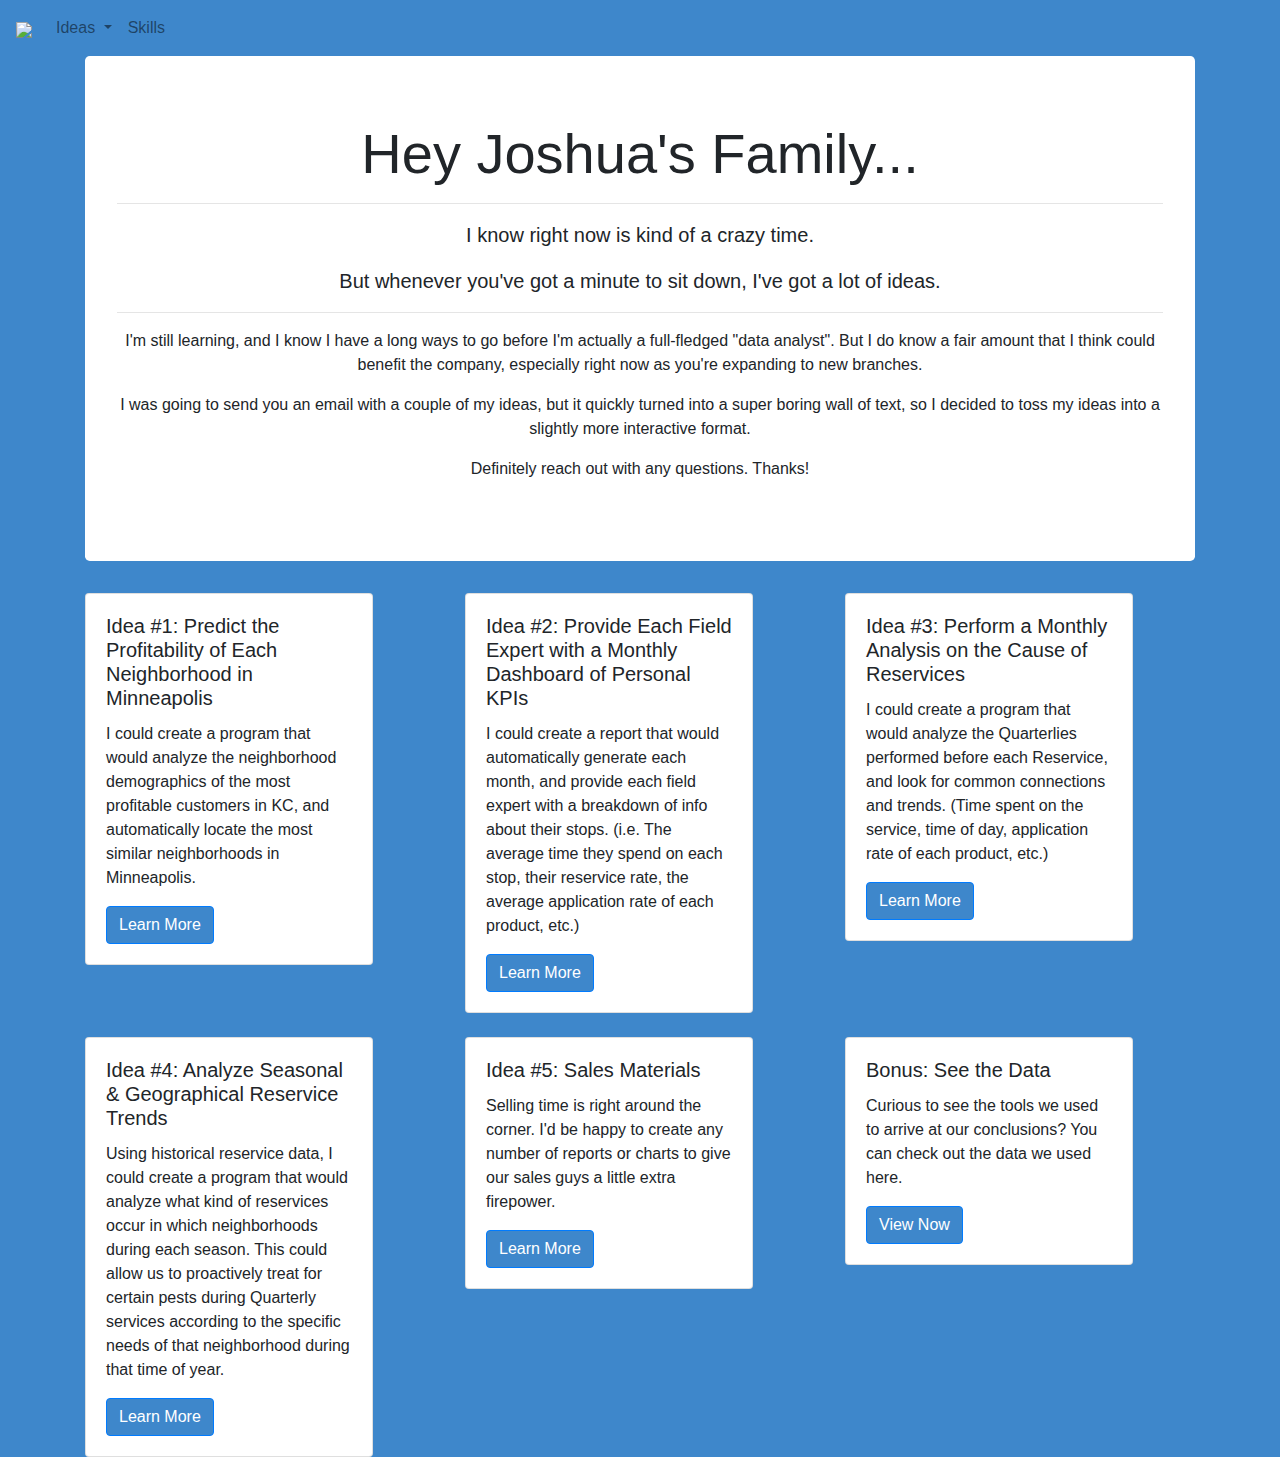
==== index.html @ ab6e675f "added initial pages" ====
<!DOCTYPE html>
<html>
    <head>
        <title>Ideas for Joshua's</title>
        <link rel="stylesheet" href="https://stackpath.bootstrapcdn.com/bootstrap/4.3.1/css/bootstrap.min.css" integrity="sha384-ggOyR0iXCbMQv3Xipma34MD+dH/1fQ784/j6cY/iJTQUOhcWr7x9JvoRxT2MZw1T" crossorigin="anonymous">
        <link rel="stylesheet" href="style.css">
    </head>
    <body>
        
        <nav class="navbar navbar-expand-lg navbar-light navbar-custom">
            <a class="navbar-brand" href="#">
              <img src="https://pkhg5238obn38aj44344ze11-wpengine.netdna-ssl.com/wp-content/uploads/2019/10/joshuas-logo-originalwhite-and-blue.png">
            </a>
            <button class="navbar-toggler" type="button" data-toggle="collapse" data-target="#navbarSupportedContent" aria-controls="navbarSupportedContent" aria-expanded="false" aria-label="Toggle navigation">
              <span class="navbar-toggler-icon"></span>
            </button>
          
            <div class="collapse navbar-collapse" id="navbarSupportedContent">
              <ul class="navbar-nav mr-auto">
                <li class="nav-item dropdown">
                  <a class="nav-link dropdown-toggle" href="#" id="navbarDropdown" role="button" data-toggle="dropdown" aria-haspopup="true" aria-expanded="false">
                    Ideas
                  </a>
                  <div class="dropdown-menu" aria-labelledby="navbarDropdown">
                    <a class="dropdown-item" href="#">Idea #1</a>
                    <a class="dropdown-item" href="#">Idea #2</a>
                    <a class="dropdown-item" href="#">Idea #3</a>
                    <a class="dropdown-item" href="#">Idea #4</a>
                    <a class="dropdown-item" href="#">Idea #5</a>
                    <a class="dropdown-item" href="#">Idea #6</a>
                  </div>
                </li>
                <li class="nav-item">
                    <a class="nav-link" href="#">Skills</a>
                  </li>
              </ul>
            </div>
          </nav>

        <div class="container">

            <div class="jumbotron">
              <center><h1 class="display-4">Hey Joshua's Family...</h1>
              <hr>
              <p class="lead">I know right now is kind of a crazy time.</p>
              <p class="lead">But whenever you've got a minute to sit down, I've got a lot of ideas.</p>
              <hr>
              <p>I'm still learning, and I know I have a long ways to go before I'm actually a full-fledged "data analyst". But I do know a fair amount that I think could benefit the company, especially right now as you're expanding to new branches.</p>
              <p>I was going to send you an email with a couple of my ideas, but it quickly turned into a super boring wall of text, so I decided to toss my ideas into a slightly more interactive format.</p>
              <p>Definitely reach out with any questions. Thanks!</p></center>
            </div>

            <div class="row">
                <div class="col-md-4">
                    <div class="card" style="width: 18rem;">
                    <div class="card-body">
                        <h5 class="card-title">Idea #1: Predict the Profitability of Each Neighborhood in Minneapolis</h5>
                        <p class="card-text">I could create a program that would analyze the neighborhood demographics of the most profitable customers in KC, and automatically locate the most similar neighborhoods in Minneapolis.</p>
                        <a href="#" class="btn btn-primary">Learn More</a>
                    </div>
                    </div>
                </div>

                <div class="col-md-4">
                    <div class="card" style="width: 18rem;">
                    <div class="card-body">
                        <h5 class="card-title">Idea #2: Provide Each Field Expert with a Monthly Dashboard of Personal KPIs</h5>
                        <p class="card-text">I could create a report that would automatically generate each month, and provide each field expert with a breakdown of info about their stops. (i.e. The average time they spend on each stop, their reservice rate, the average application rate of each product, etc.)</p>
                        <a href="#" class="btn btn-primary">Learn More</a>
                    </div>
                    </div>
                </div>
                
                <div class="col-md-4">
                    <div class="card" style="width: 18rem;">
                    <div class="card-body">
                        <h5 class="card-title">Idea #3: Perform a Monthly Analysis on the Cause of Reservices</h5>
                        <p class="card-text">I could create a program that would analyze the Quarterlies performed before each Reservice, and look for common connections and trends. (Time spent on the service, time of day, application rate of each product, etc.)</p>
                        <a href="https://markmessick.github.io/web-design-challenge/plot_3" class="btn btn-primary">Learn More</a>
                    </div>
                    </div>
                </div>

            </div>

            <br>

            <div class="row">
                <div class="col-md-4">
                    <div class="card" style="width: 18rem;">
                    <div class="card-body">
                        <h5 class="card-title">Idea #4: Analyze Seasonal & Geographical Reservice Trends</h5>
                        <p class="card-text">Using historical reservice data, I could create a program that would analyze what kind of reservices occur in which neighborhoods during each season. This could allow us to proactively treat for certain pests during Quarterly services according to the specific needs of that neighborhood during that time of year.</p>
                        <a href="https://markmessick.github.io/web-design-challenge/plot_4" class="btn btn-primary">Learn More</a>
                    </div>
                    </div>
                </div>

                <div class="col-md-4">
                    <div class="card" style="width: 18rem;">
                    <div class="card-body">
                        <h5 class="card-title">Idea #5: Sales Materials</h5>
                        <p class="card-text">Selling time is right around the corner. I'd be happy to create any number of reports or charts to give our sales guys a little extra firepower.</p>
                        <a href="https://markmessick.github.io/web-design-challenge/comparisons" class="btn btn-primary">Learn More</a>
                    </div>
                    </div>
                </div>
                
                <div class="col-md-4">
                    <div class="card" style="width: 18rem;">
                    <div class="card-body">
                        <h5 class="card-title">Bonus: See the Data</h5>
                        <p class="card-text">Curious to see the tools we used to arrive at our conclusions? You can check out the data we used here.</p>
                        <a href="https://markmessick.github.io/web-design-challenge/data" class="btn btn-primary">View Now</a>
                    </div>
                    </div>
                </div>
                <hr>
            </div>
        
        </div>

        <script src="https://code.jquery.com/jquery-3.3.1.slim.min.js" integrity="sha384-q8i/X+965DzO0rT7abK41JStQIAqVgRVzpbzo5smXKp4YfRvH+8abtTE1Pi6jizo" crossorigin="anonymous"></script>
        <script src="https://cdnjs.cloudflare.com/ajax/libs/popper.js/1.14.7/umd/popper.min.js" integrity="sha384-UO2eT0CpHqdSJQ6hJty5KVphtPhzWj9WO1clHTMGa3JDZwrnQq4sF86dIHNDz0W1" crossorigin="anonymous"></script>
        <script src="https://stackpath.bootstrapcdn.com/bootstrap/4.3.1/js/bootstrap.min.js" integrity="sha384-JjSmVgyd0p3pXB1rRibZUAYoIIy6OrQ6VrjIEaFf/nJGzIxFDsf4x0xIM+B07jRM" crossorigin="anonymous"></script>
    </body>
</html>
---- style.css ----
body {
    background-image: url("https://pkhg5238obn38aj44344ze11-wpengine.netdna-ssl.com/wp-content/uploads/2019/09/d-yard2.jpg");
    background-color: #3e87cb;
}

.jumbotron {
    background-color:#ffffff !important; 
}

.card {
    background-color: #ffffff;
}

.btn-primary {
    background-color: #3e87cb !important;
}

.navbar-custom { 
    background-color: #3e87cb !important; 
} 

/* .nav-item a:hover {
    background-color: #05386B !important;
    color: white !important;
} */

.navbar-custom .navbar-brand, 
.navbar-custom .navbar-text { 
    color: white !important; 
}
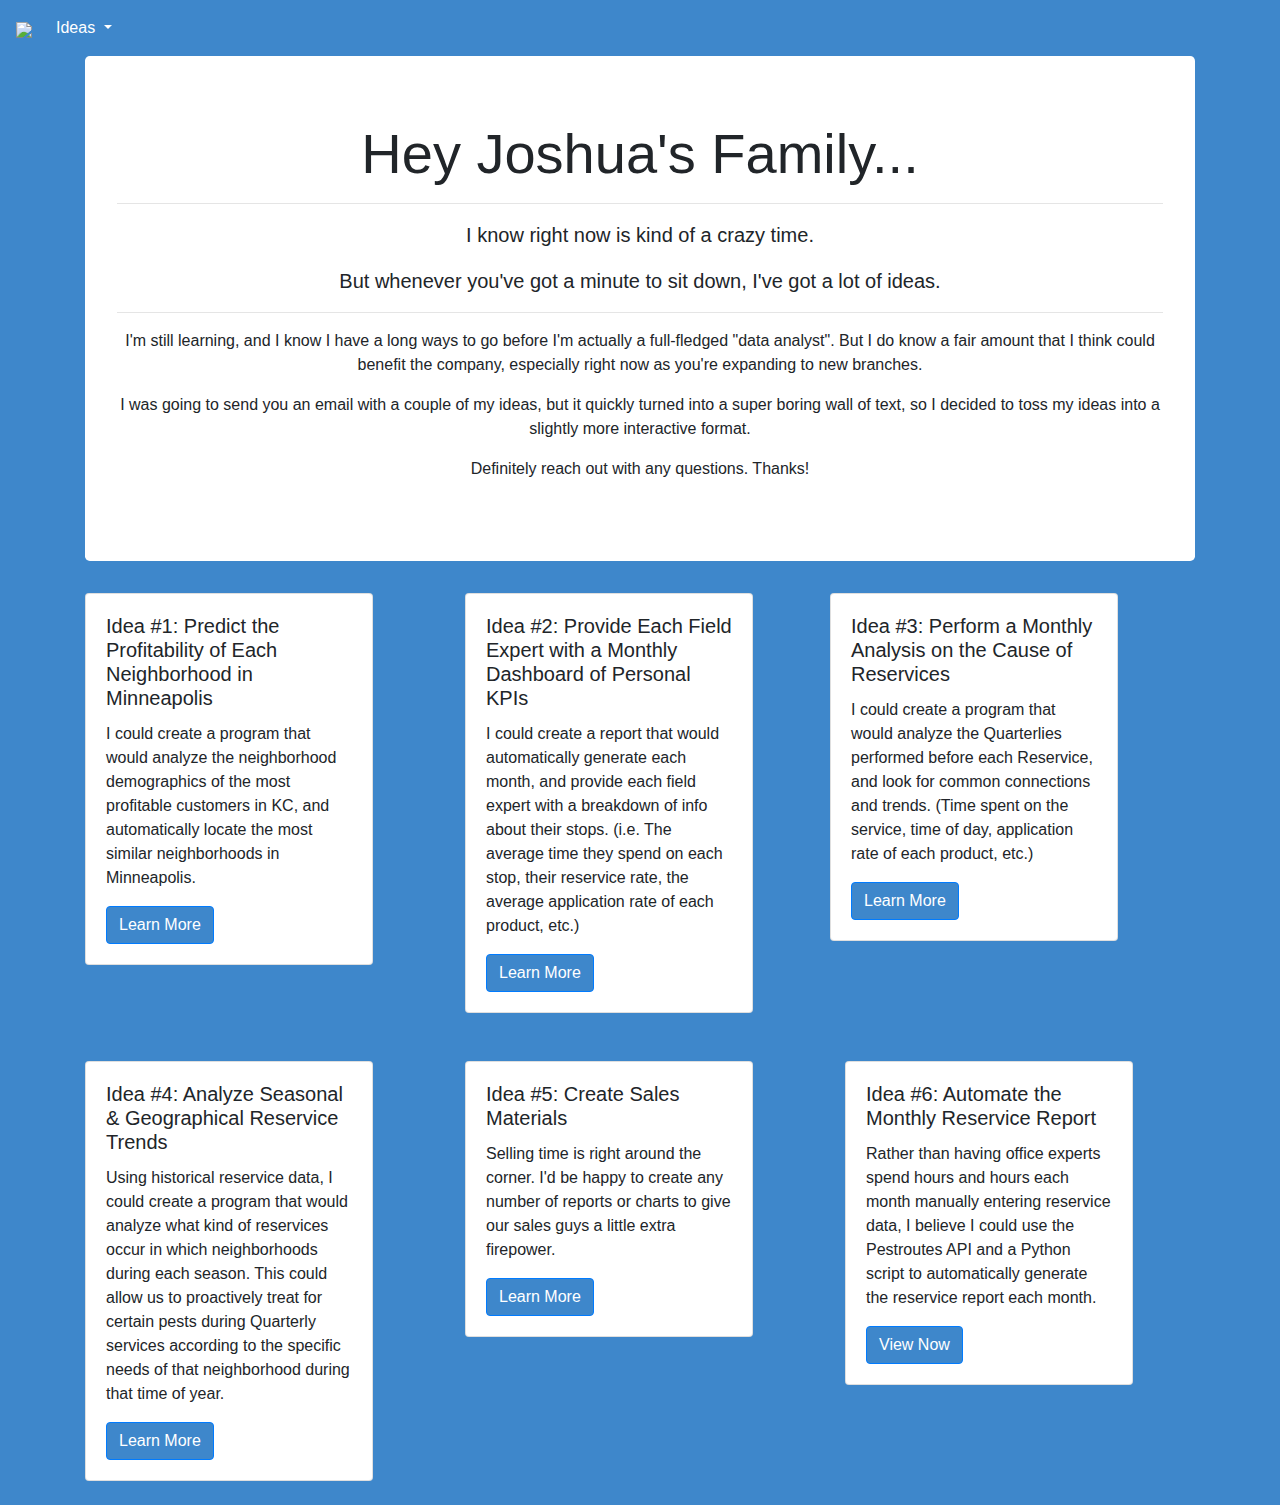
==== commit 9c9e12c7: "put on some finishing touches" ====
--- a/index.html
+++ b/index.html
@@ -8,7 +8,7 @@
     <body>
         
         <nav class="navbar navbar-expand-lg navbar-light navbar-custom">
-            <a class="navbar-brand" href="#">
+            <a class="navbar-brand" href="https://markmessick.github.io/joshuasideas/">
               <img src="https://pkhg5238obn38aj44344ze11-wpengine.netdna-ssl.com/wp-content/uploads/2019/10/joshuas-logo-originalwhite-and-blue.png">
             </a>
             <button class="navbar-toggler" type="button" data-toggle="collapse" data-target="#navbarSupportedContent" aria-controls="navbarSupportedContent" aria-expanded="false" aria-label="Toggle navigation">
@@ -22,17 +22,20 @@
                     Ideas
                   </a>
                   <div class="dropdown-menu" aria-labelledby="navbarDropdown">
-                    <a class="dropdown-item" href="#">Idea #1</a>
-                    <a class="dropdown-item" href="#">Idea #2</a>
-                    <a class="dropdown-item" href="#">Idea #3</a>
-                    <a class="dropdown-item" href="#">Idea #4</a>
-                    <a class="dropdown-item" href="#">Idea #5</a>
-                    <a class="dropdown-item" href="#">Idea #6</a>
+                    <a class="dropdown-item" href="https://markmessick.github.io/joshuasideas/idea_1">Idea #1</a>
+                    <a class="dropdown-item" href="https://markmessick.github.io/joshuasideas/idea_2">Idea #2</a>
+                    <a class="dropdown-item" href="https://markmessick.github.io/joshuasideas/idea_3">Idea #3</a>
+                    <a class="dropdown-item" href="https://markmessick.github.io/joshuasideas/idea_4">Idea #4</a>
+                    <a class="dropdown-item" href="https://markmessick.github.io/joshuasideas/idea_5">Idea #5</a>
+                    <a class="dropdown-item" href="https://markmessick.github.io/joshuasideas/idea_6">Idea #6</a>
                   </div>
                 </li>
+                <!-- <li class="nav-item">
+                    <a class="nav-link" href="https://markmessick.github.io/joshuasideas/skills">Skills</a>
+                  </li>
                 <li class="nav-item">
-                    <a class="nav-link" href="#">Skills</a>
-                  </li>
+                    <a class="nav-link" href="https://markmessick.github.io/joshuasideas/questions">Questions</a>
+                </li> -->
               </ul>
             </div>
           </nav>
@@ -56,7 +59,7 @@
                     <div class="card-body">
                         <h5 class="card-title">Idea #1: Predict the Profitability of Each Neighborhood in Minneapolis</h5>
                         <p class="card-text">I could create a program that would analyze the neighborhood demographics of the most profitable customers in KC, and automatically locate the most similar neighborhoods in Minneapolis.</p>
-                        <a href="#" class="btn btn-primary">Learn More</a>
+                        <a href="https://markmessick.github.io/joshuasideas/idea_1" class="btn btn-primary">Learn More</a>
                     </div>
                     </div>
                 </div>
@@ -66,7 +69,45 @@
                     <div class="card-body">
                         <h5 class="card-title">Idea #2: Provide Each Field Expert with a Monthly Dashboard of Personal KPIs</h5>
                         <p class="card-text">I could create a report that would automatically generate each month, and provide each field expert with a breakdown of info about their stops. (i.e. The average time they spend on each stop, their reservice rate, the average application rate of each product, etc.)</p>
-                        <a href="#" class="btn btn-primary">Learn More</a>
+                        <a href="https://markmessick.github.io/joshuasideas/idea_2" class="btn btn-primary">Learn More</a>
+                    </div>
+                    </div>
+                    <br>
+                    <br>
+                </div>
+
+                <div class="row">
+                    <div class="col-md-4">
+                        <div class="card" style="width: 18rem;">
+                        <div class="card-body">
+                            <h5 class="card-title">Idea #3: Perform a Monthly Analysis on the Cause of Reservices</h5>
+                            <p class="card-text">I could create a program that would analyze the Quarterlies performed before each Reservice, and look for common connections and trends. (Time spent on the service, time of day, application rate of each product, etc.)</p>
+                            <a href="https://markmessick.github.io/joshuasideas/idea_3" class="btn btn-primary">Learn More</a>
+                        </div>
+                        </div>
+                    </div>
+
+            </div>
+
+            <br>
+
+            <div class="col-md-4">
+                <div class="card" style="width: 18rem;">
+                <div class="card-body">
+                    <h5 class="card-title">Idea #4: Analyze Seasonal & Geographical Reservice Trends</h5>
+                    <p class="card-text">Using historical reservice data, I could create a program that would analyze what kind of reservices occur in which neighborhoods during each season. This could allow us to proactively treat for certain pests during Quarterly services according to the specific needs of that neighborhood during that time of year.</p>
+                    <a href="https://markmessick.github.io/joshuasideas/idea_4" class="btn btn-primary">Learn More</a>
+                </div>
+                </div>
+                <br>
+            </div>
+
+                <div class="col-md-4">
+                    <div class="card" style="width: 18rem;">
+                    <div class="card-body">
+                        <h5 class="card-title">Idea #5: Create Sales Materials</h5>
+                        <p class="card-text">Selling time is right around the corner. I'd be happy to create any number of reports or charts to give our sales guys a little extra firepower.</p>
+                        <a href="https://markmessick.github.io/joshuasideas/idea_5" class="btn btn-primary">Learn More</a>
                     </div>
                     </div>
                 </div>
@@ -74,44 +115,9 @@
                 <div class="col-md-4">
                     <div class="card" style="width: 18rem;">
                     <div class="card-body">
-                        <h5 class="card-title">Idea #3: Perform a Monthly Analysis on the Cause of Reservices</h5>
-                        <p class="card-text">I could create a program that would analyze the Quarterlies performed before each Reservice, and look for common connections and trends. (Time spent on the service, time of day, application rate of each product, etc.)</p>
-                        <a href="https://markmessick.github.io/web-design-challenge/plot_3" class="btn btn-primary">Learn More</a>
-                    </div>
-                    </div>
-                </div>
-
-            </div>
-
-            <br>
-
-            <div class="row">
-                <div class="col-md-4">
-                    <div class="card" style="width: 18rem;">
-                    <div class="card-body">
-                        <h5 class="card-title">Idea #4: Analyze Seasonal & Geographical Reservice Trends</h5>
-                        <p class="card-text">Using historical reservice data, I could create a program that would analyze what kind of reservices occur in which neighborhoods during each season. This could allow us to proactively treat for certain pests during Quarterly services according to the specific needs of that neighborhood during that time of year.</p>
-                        <a href="https://markmessick.github.io/web-design-challenge/plot_4" class="btn btn-primary">Learn More</a>
-                    </div>
-                    </div>
-                </div>
-
-                <div class="col-md-4">
-                    <div class="card" style="width: 18rem;">
-                    <div class="card-body">
-                        <h5 class="card-title">Idea #5: Sales Materials</h5>
-                        <p class="card-text">Selling time is right around the corner. I'd be happy to create any number of reports or charts to give our sales guys a little extra firepower.</p>
-                        <a href="https://markmessick.github.io/web-design-challenge/comparisons" class="btn btn-primary">Learn More</a>
-                    </div>
-                    </div>
-                </div>
-                
-                <div class="col-md-4">
-                    <div class="card" style="width: 18rem;">
-                    <div class="card-body">
-                        <h5 class="card-title">Bonus: See the Data</h5>
-                        <p class="card-text">Curious to see the tools we used to arrive at our conclusions? You can check out the data we used here.</p>
-                        <a href="https://markmessick.github.io/web-design-challenge/data" class="btn btn-primary">View Now</a>
+                        <h5 class="card-title">Idea #6: Automate the Monthly Reservice Report</h5>
+                        <p class="card-text">Rather than having office experts spend hours and hours each month manually entering reservice data, I believe I could use the Pestroutes API and a Python script to automatically generate the reservice report each month.</p>
+                        <a href="https://markmessick.github.io/joshuasideas/idea_6" class="btn btn-primary">View Now</a>
                     </div>
                     </div>
                 </div>
--- a/style.css
+++ b/style.css
@@ -27,4 +27,8 @@
 .navbar-custom .navbar-brand, 
 .navbar-custom .navbar-text { 
     color: white !important; 
-} +} 
+
+.nav-link {
+    color: white !important;
+}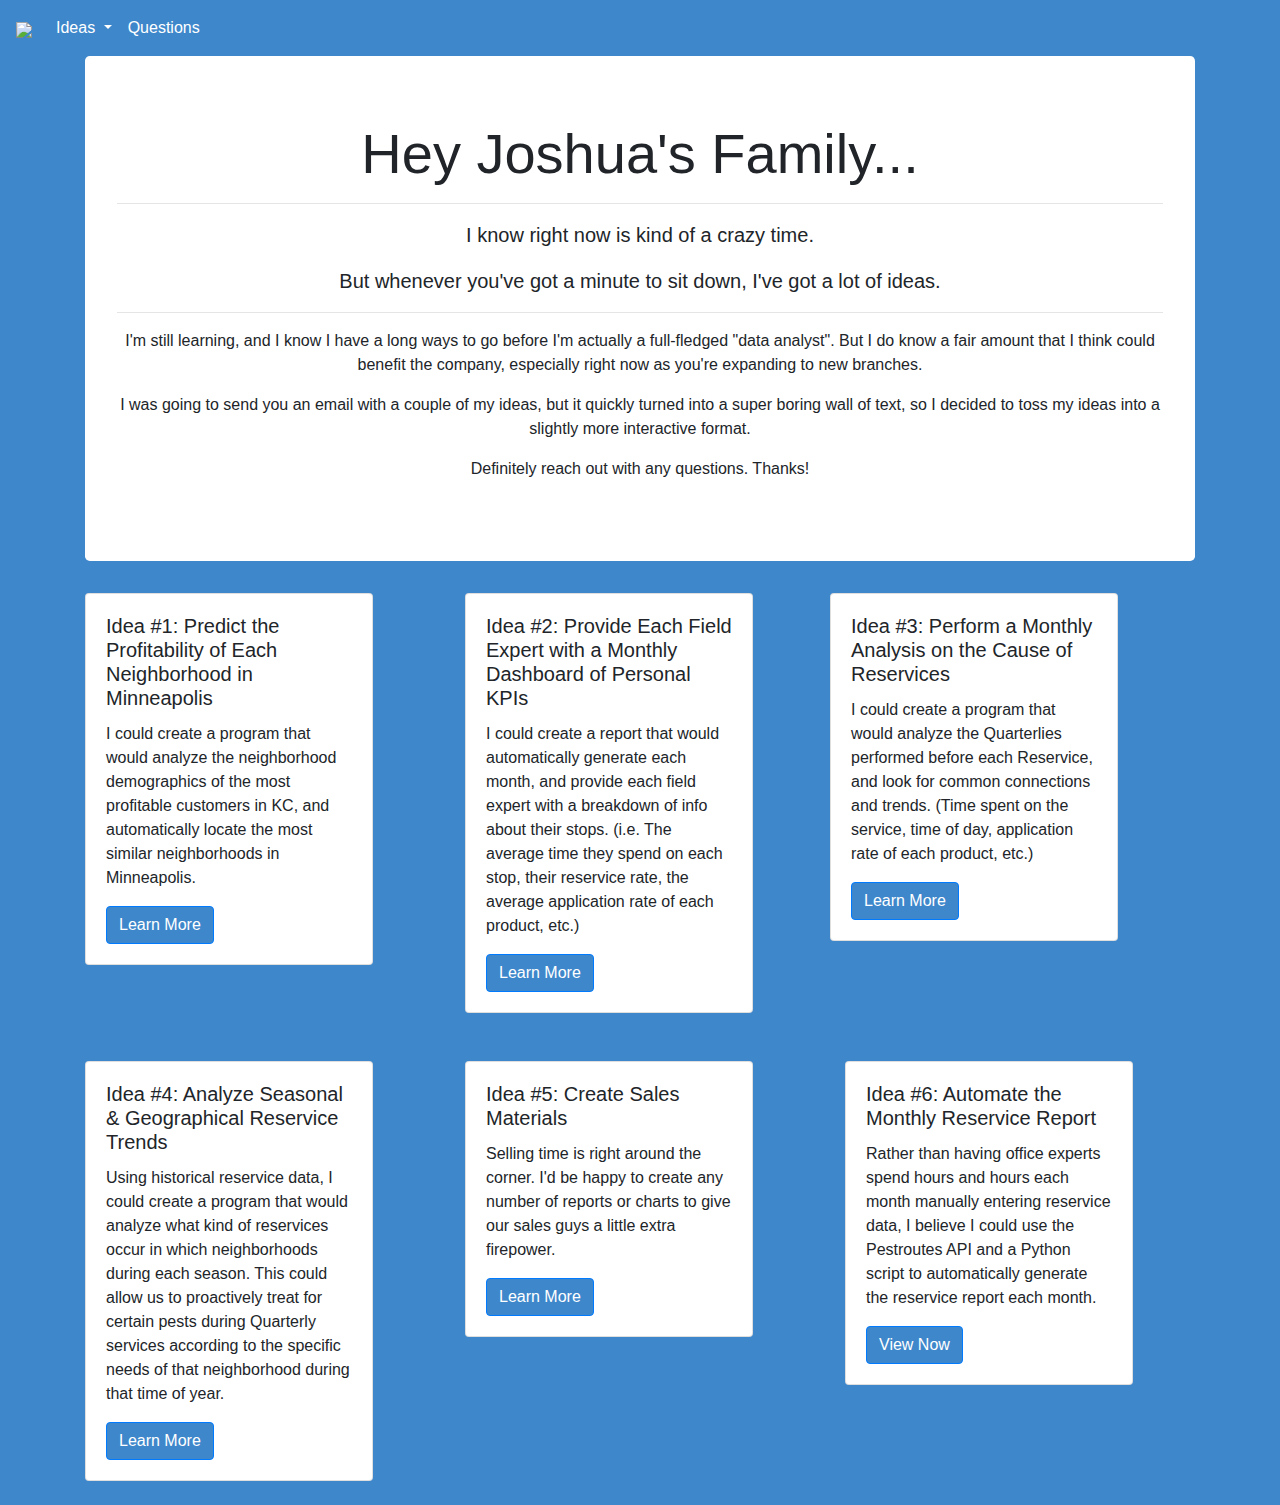
==== commit b350dcbe: "added questions page" ====
--- a/index.html
+++ b/index.html
@@ -30,12 +30,9 @@
                     <a class="dropdown-item" href="https://markmessick.github.io/joshuasideas/idea_6">Idea #6</a>
                   </div>
                 </li>
-                <!-- <li class="nav-item">
-                    <a class="nav-link" href="https://markmessick.github.io/joshuasideas/skills">Skills</a>
-                  </li>
                 <li class="nav-item">
-                    <a class="nav-link" href="https://markmessick.github.io/joshuasideas/questions">Questions</a>
-                </li> -->
+                  <a class="nav-link" href="https://markmessick.github.io/joshuasideas/questions">Questions</a>
+              </li>
               </ul>
             </div>
           </nav>
